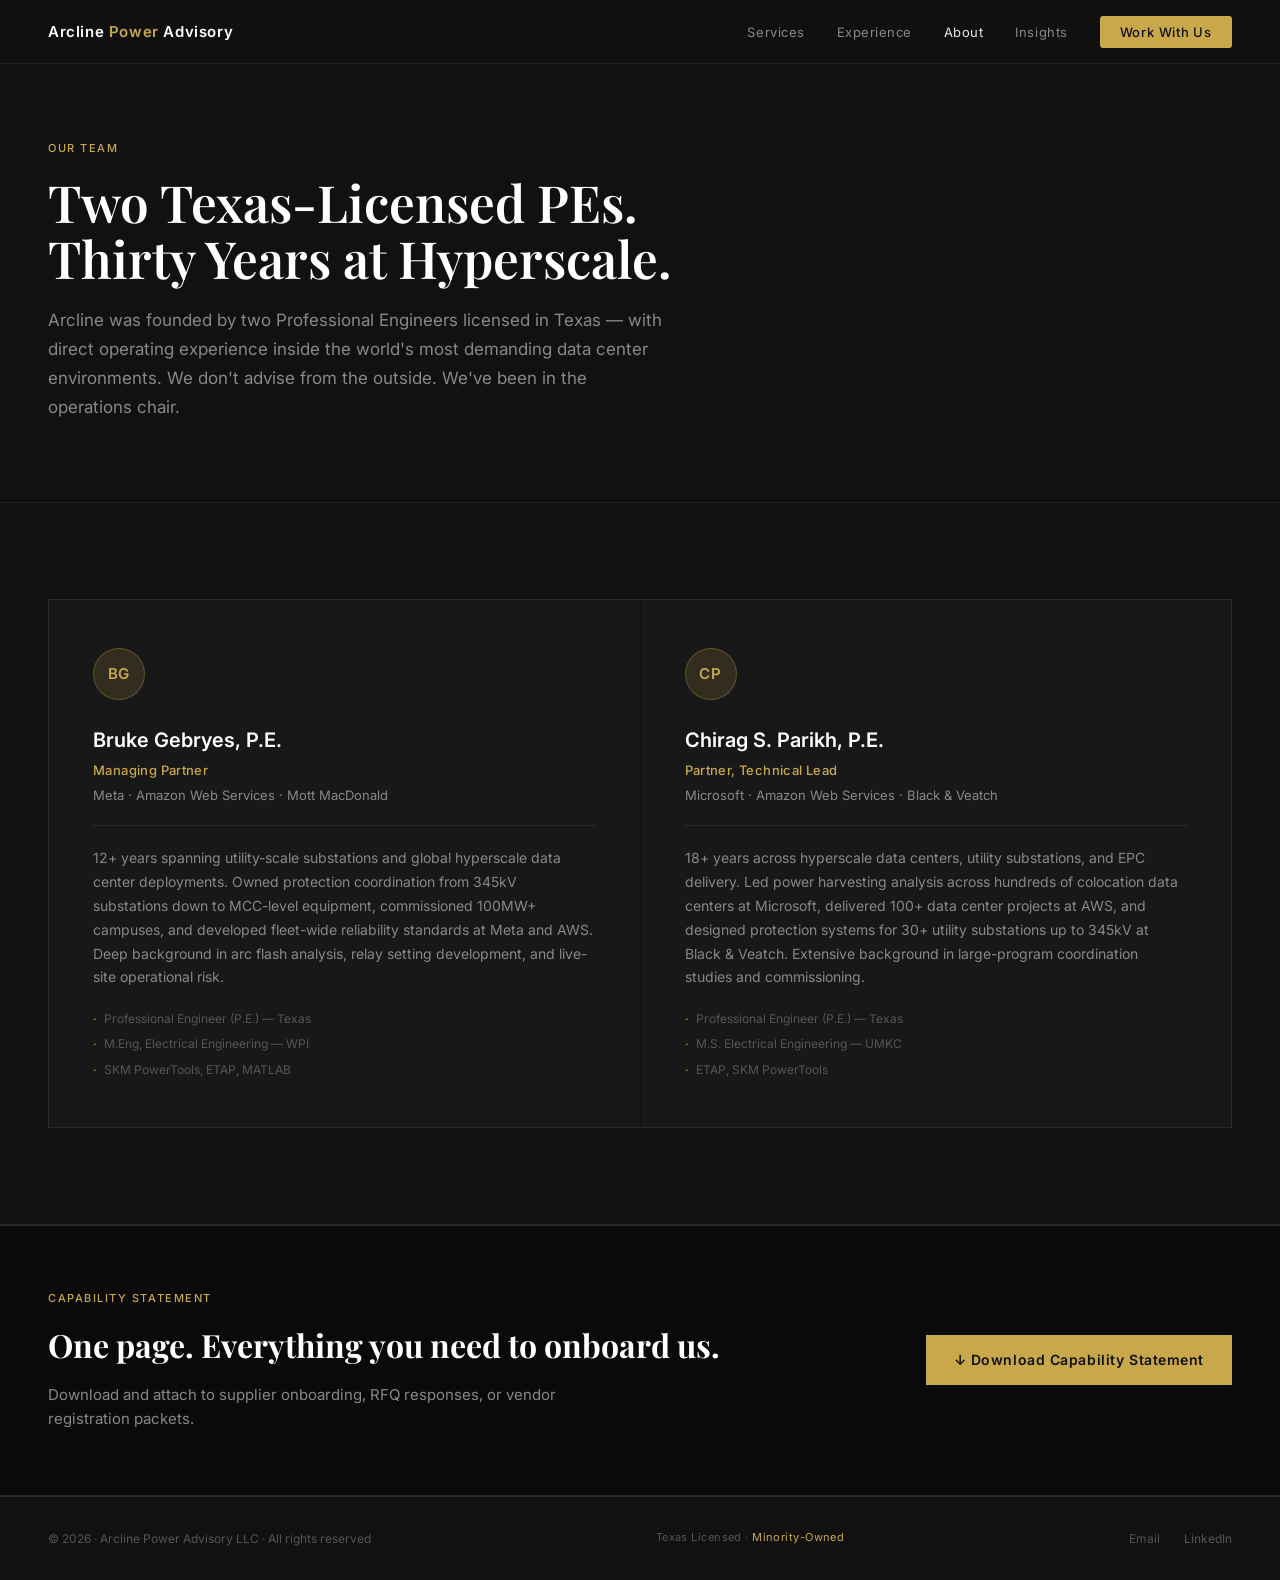
==== about.html @ 62464ef7 "Add files via upload" ====
<!DOCTYPE html>
<html lang="en">
<head>
  <meta charset="UTF-8" />
  <meta name="viewport" content="width=device-width, initial-scale=1.0" />
  <title>About — Arcline Power Advisory</title>
  <meta name="description" content="Two Texas-licensed PEs with 30+ years at Meta, AWS, Microsoft, and Black & Veatch. Arcline Power Advisory brings hyperscale operating experience to every engagement." />
  <link rel="preconnect" href="https://fonts.googleapis.com" />
  <link rel="preconnect" href="https://fonts.gstatic.com" crossorigin />
  <link href="https://fonts.googleapis.com/css2?family=Inter:wght@300;400;500;600&family=Playfair+Display:ital,wght@0,600;1,500&display=swap" rel="stylesheet" />
  <style>
    *, *::before, *::after { box-sizing: border-box; margin: 0; padding: 0; }
    :root {
      --bg: #111111; --bg-card: #181818; --bg-card2: #1e1e1e;
      --border: #2a2a2a; --border-subtle: #222222;
      --gold: #c9a84c; --gold-light: #dfc278; --gold-dim: rgba(201,168,76,0.15);
      --text: #e8e8e8; --text-muted: #888; --text-dim: #555; --white: #ffffff;
    }
    html { scroll-behavior: smooth; font-size: 16px; }
    body { font-family: 'Inter', sans-serif; background: var(--bg); color: var(--text); line-height: 1.6; -webkit-font-smoothing: antialiased; }
    nav { position: fixed; top: 0; left: 0; right: 0; z-index: 100; display: flex; align-items: center; justify-content: space-between; padding: 0 48px; height: 64px; background: rgba(17,17,17,0.92); backdrop-filter: blur(12px); border-bottom: 1px solid var(--border-subtle); }
    .nav-logo { font-family: 'Inter', sans-serif; font-weight: 600; font-size: 15px; letter-spacing: 0.04em; color: var(--white); text-decoration: none; }
    .nav-logo span { color: var(--gold); }
    .nav-links { display: flex; align-items: center; gap: 32px; list-style: none; }
    .nav-links a { font-size: 13px; font-weight: 400; letter-spacing: 0.04em; color: var(--text-muted); text-decoration: none; transition: color 0.2s; }
    .nav-links a:hover, .nav-links a.nav-active { color: var(--text); }
    .nav-cta { font-size: 13px !important; font-weight: 500 !important; letter-spacing: 0.06em !important; color: var(--bg) !important; background: var(--gold); padding: 8px 20px; border-radius: 3px; text-decoration: none; transition: background 0.2s; }
    .nav-cta:hover { background: var(--gold-light) !important; color: var(--bg) !important; }
    .page-header { padding: 140px 48px 80px; border-bottom: 1px solid var(--border-subtle); }
    .page-eyebrow { font-size: 11px; font-weight: 500; letter-spacing: 0.14em; text-transform: uppercase; color: var(--gold); margin-bottom: 16px; }
    .page-headline { font-family: 'Playfair Display', serif; font-size: clamp(36px, 4vw, 56px); font-weight: 600; color: var(--white); line-height: 1.1; margin-bottom: 20px; max-width: 700px; }
    .page-sub { font-size: 17px; color: var(--text-muted); max-width: 620px; line-height: 1.7; }
    section { padding: 96px 48px; border-bottom: 1px solid var(--border-subtle); }
    .section-eyebrow { font-size: 11px; font-weight: 500; letter-spacing: 0.14em; text-transform: uppercase; color: var(--gold); margin-bottom: 16px; }
    .section-headline { font-family: 'Playfair Display', serif; font-size: clamp(28px, 3vw, 44px); font-weight: 600; color: var(--white); line-height: 1.15; margin-bottom: 20px; max-width: 640px; }
    .section-sub { font-size: 16px; color: var(--text-muted); max-width: 580px; line-height: 1.7; margin-bottom: 56px; }
    .team-grid { display: grid; grid-template-columns: 1fr 1fr; gap: 1px; border: 1px solid var(--border); }
    .team-card { background: var(--bg-card); padding: 48px 44px; }
    .team-avatar { width: 52px; height: 52px; border-radius: 50%; background: var(--gold-dim); border: 1px solid rgba(201,168,76,0.3); display: flex; align-items: center; justify-content: center; font-size: 15px; font-weight: 600; color: var(--gold); letter-spacing: 0.04em; margin-bottom: 24px; }
    .team-name { font-size: 20px; font-weight: 600; color: var(--white); margin-bottom: 4px; }
    .team-role { font-size: 13px; color: var(--gold); font-weight: 500; margin-bottom: 4px; letter-spacing: 0.03em; }
    .team-employers { font-size: 13px; color: var(--text-muted); margin-bottom: 20px; }
    .team-bio { font-size: 14px; color: var(--text-muted); line-height: 1.7; margin-bottom: 20px; padding-top: 20px; border-top: 1px solid var(--border); }
    .team-creds { display: flex; flex-direction: column; gap: 6px; }
    .team-cred { font-size: 12px; color: var(--text-dim); display: flex; align-items: center; gap: 8px; }
    .team-cred::before { content: '·'; color: var(--gold); }
    .cap-strip { background: #0a0a0a; border-top: 1px solid #2a2a2a; border-bottom: 1px solid #2a2a2a; padding: 64px 48px; display: flex; align-items: center; justify-content: space-between; gap: 40px; flex-wrap: wrap; }
    .cap-strip .section-eyebrow { margin-bottom: 12px; }
    .cap-strip h2 { font-family: 'Playfair Display', serif; font-size: clamp(1.5rem, 3vw, 2rem); color: var(--white); margin-bottom: 12px; }
    .cap-strip p { color: var(--text-muted); font-size: 15px; max-width: 540px; }
    .cap-btn { display: inline-flex; align-items: center; gap: 10px; background: var(--gold); color: #111; font-weight: 600; font-size: 14px; letter-spacing: 0.04em; padding: 14px 28px; text-decoration: none; white-space: nowrap; flex-shrink: 0; }
    .cap-btn:hover { background: var(--gold-light); }
    footer { padding: 32px 48px; display: flex; align-items: center; justify-content: space-between; border-top: 1px solid var(--border); }
    .footer-copy { font-size: 12px; color: var(--text-dim); }
    .footer-links { display: flex; gap: 24px; }
    .footer-links a { font-size: 12px; color: var(--text-dim); text-decoration: none; transition: color 0.2s; }
    .footer-links a:hover { color: var(--gold); }
    .footer-badge { font-size: 11px; color: var(--text-dim); letter-spacing: 0.04em; }
    .footer-badge span { color: var(--gold); }
    @media (max-width: 900px) {
      nav { padding: 0 24px; } .nav-links { display: none; }
      .page-header { padding: 100px 24px 60px; } section { padding: 64px 24px; }
      .team-grid { grid-template-columns: 1fr; }
      .cap-strip { flex-direction: column; padding: 48px 24px; }
      footer { flex-direction: column; gap: 16px; text-align: center; }
    }
  </style>
</head>
<body>

<nav>
  <a href="/" class="nav-logo">Arcline <span>Power</span> Advisory</a>
  <ul class="nav-links">
    <li><a href="/services.html">Services</a></li>
    <li><a href="/experience.html">Experience</a></li>
    <li><a href="/about.html" class="nav-active">About</a></li>
    <li><a href="/insights.html">Insights</a></li>
    <li><a href="/contact.html" class="nav-cta">Work With Us</a></li>
  </ul>
</nav>

<div class="page-header">
  <div class="page-eyebrow">Our Team</div>
  <h1 class="page-headline">Two Texas-Licensed PEs.<br />Thirty Years at Hyperscale.</h1>
  <p class="page-sub">Arcline was founded by two Professional Engineers licensed in Texas — with direct operating experience inside the world's most demanding data center environments. We don't advise from the outside. We've been in the operations chair.</p>
</div>

<section id="team">
  <div class="team-grid">
    <div class="team-card">
      <div class="team-avatar">BG</div>
      <div class="team-name">Bruke Gebryes, P.E.</div>
      <div class="team-role">Managing Partner</div>
      <div class="team-employers">Meta · Amazon Web Services · Mott MacDonald</div>
      <p class="team-bio">12+ years spanning utility-scale substations and global hyperscale data center deployments. Owned protection coordination from 345kV substations down to MCC-level equipment, commissioned 100MW+ campuses, and developed fleet-wide reliability standards at Meta and AWS. Deep background in arc flash analysis, relay setting development, and live-site operational risk.</p>
      <div class="team-creds">
        <div class="team-cred">Professional Engineer (P.E.) — Texas</div>
        <div class="team-cred">M.Eng, Electrical Engineering — WPI</div>
        <div class="team-cred">SKM PowerTools, ETAP, MATLAB</div>
      </div>
    </div>
    <div class="team-card">
      <div class="team-avatar">CP</div>
      <div class="team-name">Chirag S. Parikh, P.E.</div>
      <div class="team-role">Partner, Technical Lead</div>
      <div class="team-employers">Microsoft · Amazon Web Services · Black &amp; Veatch</div>
      <p class="team-bio">18+ years across hyperscale data centers, utility substations, and EPC delivery. Led power harvesting analysis across hundreds of colocation data centers at Microsoft, delivered 100+ data center projects at AWS, and designed protection systems for 30+ utility substations up to 345kV at Black &amp; Veatch. Extensive background in large-program coordination studies and commissioning.</p>
      <div class="team-creds">
        <div class="team-cred">Professional Engineer (P.E.) — Texas</div>
        <div class="team-cred">M.S. Electrical Engineering — UMKC</div>
        <div class="team-cred">ETAP, SKM PowerTools</div>
      </div>
    </div>
  </div>
</section>

<div class="cap-strip">
  <div>
    <div class="section-eyebrow">Capability Statement</div>
    <h2>One page. Everything you need to onboard us.</h2>
    <p>Download and attach to supplier onboarding, RFQ responses, or vendor registration packets.</p>
  </div>
  <a href="/Arcline_Power_Advisory_Capability_Statement.pdf" download class="cap-btn">↓ Download Capability Statement</a>
</div>

<footer>
  <div class="footer-copy">© 2026 · Arcline Power Advisory LLC · All rights reserved</div>
  <div class="footer-badge">Texas Licensed · <span>Minority-Owned</span></div>
  <div class="footer-links">
    <a href="mailto:bruke@arclinepoweradvisory.com">Email</a>
    <a href="https://linkedin.com">LinkedIn</a>
  </div>
</footer>

</body>
</html>
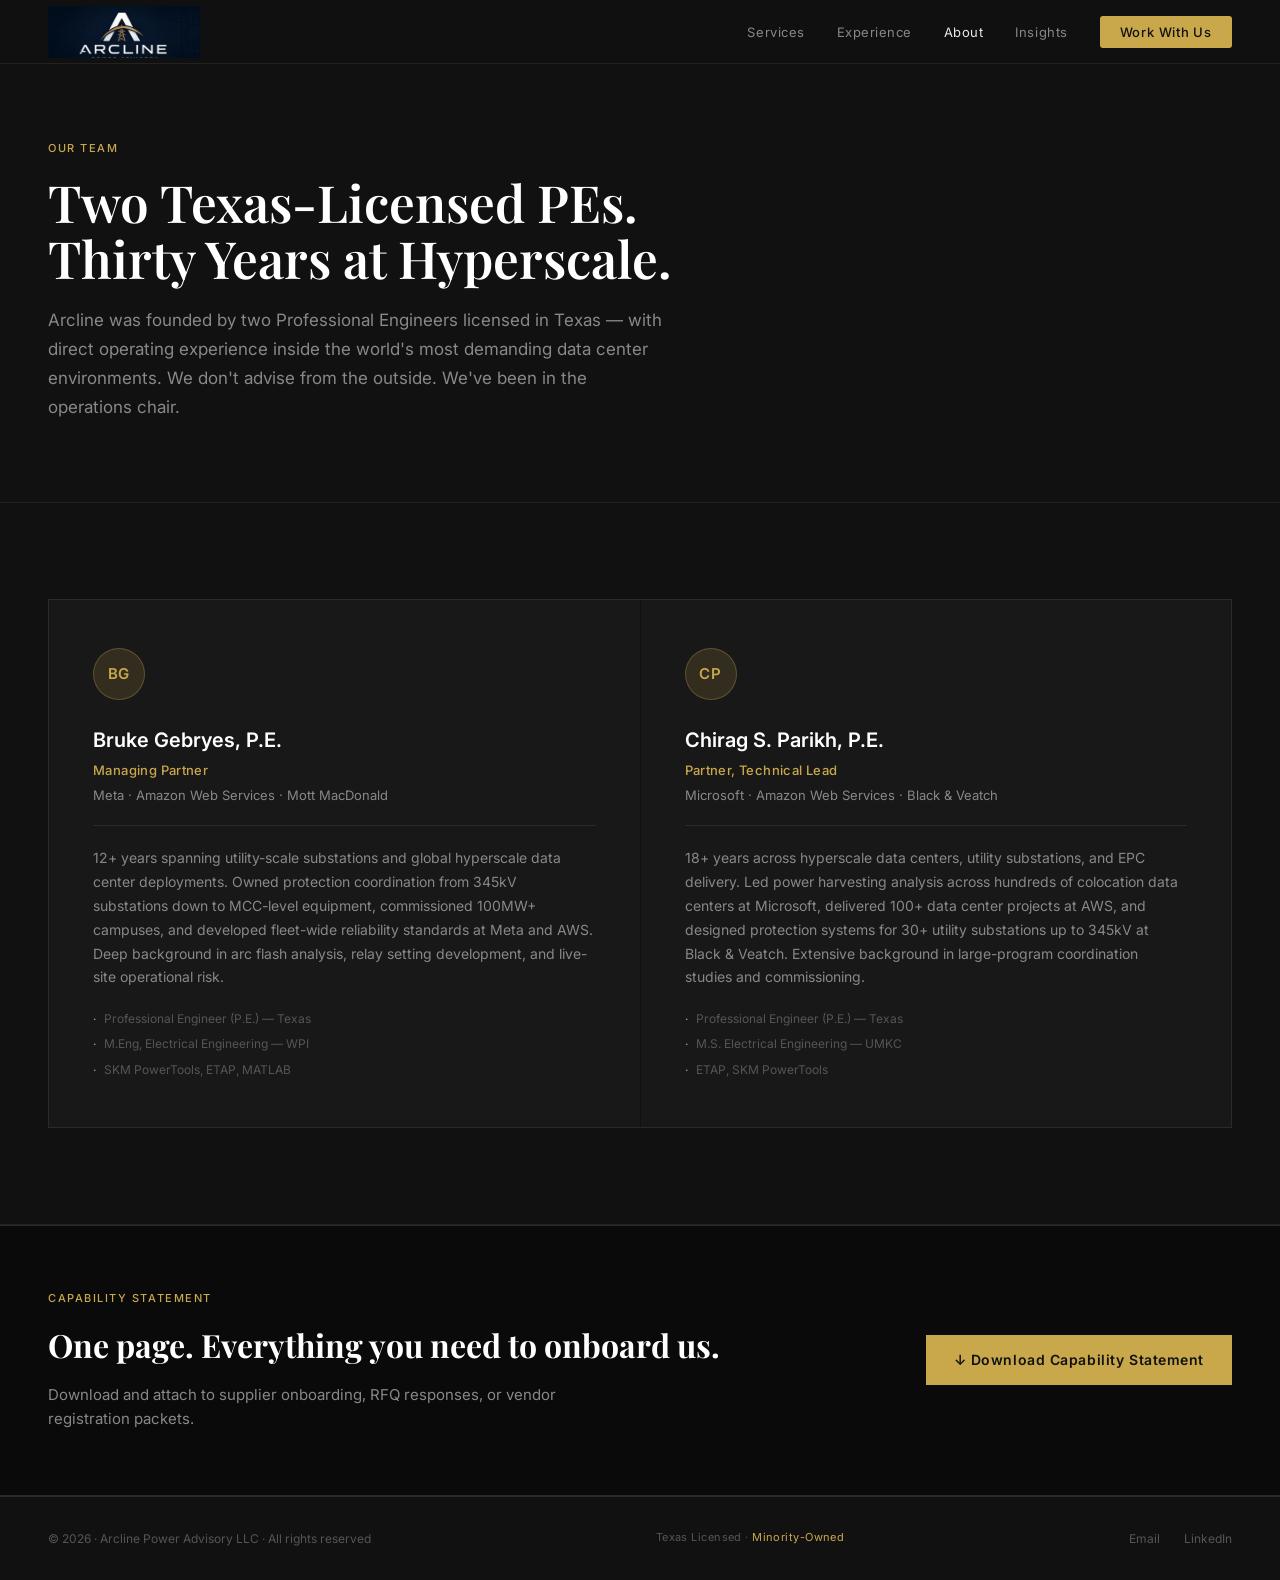
==== commit 7f1eb7fa: "Add files via upload" ====
--- a/about.html
+++ b/about.html
@@ -19,7 +19,7 @@
     html { scroll-behavior: smooth; font-size: 16px; }
     body { font-family: 'Inter', sans-serif; background: var(--bg); color: var(--text); line-height: 1.6; -webkit-font-smoothing: antialiased; }
     nav { position: fixed; top: 0; left: 0; right: 0; z-index: 100; display: flex; align-items: center; justify-content: space-between; padding: 0 48px; height: 64px; background: rgba(17,17,17,0.92); backdrop-filter: blur(12px); border-bottom: 1px solid var(--border-subtle); }
-    .nav-logo { font-family: 'Inter', sans-serif; font-weight: 600; font-size: 15px; letter-spacing: 0.04em; color: var(--white); text-decoration: none; }
+    .nav-logo { display: flex; align-items: center; text-decoration: none; }
     .nav-logo span { color: var(--gold); }
     .nav-links { display: flex; align-items: center; gap: 32px; list-style: none; }
     .nav-links a { font-size: 13px; font-weight: 400; letter-spacing: 0.04em; color: var(--text-muted); text-decoration: none; transition: color 0.2s; }
@@ -64,20 +64,44 @@
       .cap-strip { flex-direction: column; padding: 48px 24px; }
       footer { flex-direction: column; gap: 16px; text-align: center; }
     }
+  
+    .nav-hamburger { display: none; flex-direction: column; gap: 5px; background: none; border: none; cursor: pointer; padding: 4px; z-index: 101; }
+    .nav-hamburger span { display: block; width: 22px; height: 2px; background: var(--text); border-radius: 2px; transition: all 0.3s; }
+    .nav-hamburger.open span:nth-child(1) { transform: translateY(7px) rotate(45deg); }
+    .nav-hamburger.open span:nth-child(2) { opacity: 0; }
+    .nav-hamburger.open span:nth-child(3) { transform: translateY(-7px) rotate(-45deg); }
+    .nav-mobile { display: none; position: fixed; top: 64px; left: 0; right: 0; background: rgba(17,17,17,0.98); backdrop-filter: blur(12px); border-bottom: 1px solid var(--border); z-index: 99; padding: 24px 28px; }
+    .nav-mobile ul { list-style: none; display: flex; flex-direction: column; gap: 0; }
+    .nav-mobile ul li a { display: block; font-size: 16px; color: var(--text-muted); text-decoration: none; padding: 14px 0; border-bottom: 1px solid var(--border-subtle); letter-spacing: 0.04em; transition: color 0.2s; }
+    .nav-mobile ul li:last-child a { border-bottom: none; }
+    .nav-mobile ul li a:hover { color: var(--text); }
+    .nav-mobile-cta { color: var(--gold) !important; font-weight: 500 !important; }
+    .nav-mobile.open { display: block; }
+    @media (max-width: 900px) { .nav-hamburger { display: flex; } }
   </style>
 </head>
 <body>
 
 <nav>
-  <a href="/" class="nav-logo">Arcline <span>Power</span> Advisory</a>
+  <a href="index.html" class="nav-logo"><img src="arcline-logo-chatgpt.png" alt="Arcline Power Advisory" style="height:52px;display:block;" /></a>
   <ul class="nav-links">
-    <li><a href="/services.html">Services</a></li>
-    <li><a href="/experience.html">Experience</a></li>
-    <li><a href="/about.html" class="nav-active">About</a></li>
-    <li><a href="/insights.html">Insights</a></li>
-    <li><a href="/contact.html" class="nav-cta">Work With Us</a></li>
+    <li><a href="services.html">Services</a></li>
+    <li><a href="experience.html">Experience</a></li>
+    <li><a href="about.html" class="nav-active">About</a></li>
+    <li><a href="insights.html">Insights</a></li>
+    <li><a href="contact.html" class="nav-cta">Work With Us</a></li>
   </ul>
+  <button class="nav-hamburger" id="hamburger" aria-label="Open menu"><span></span><span></span><span></span></button>
 </nav>
+<div class="nav-mobile" id="nav-mobile">
+  <ul>
+    <li><a href="services.html">Services</a></li>
+    <li><a href="experience.html">Experience</a></li>
+    <li><a href="about.html">About</a></li>
+    <li><a href="insights.html">Insights</a></li>
+    <li><a href="contact.html" class="nav-mobile-cta">Work With Us</a></li>
+  </ul>
+</div>
 
 <div class="page-header">
   <div class="page-eyebrow">Our Team</div>
@@ -132,5 +156,19 @@
   </div>
 </footer>
 
+<script>
+  const hamburger = document.getElementById('hamburger');
+  const navMobile = document.getElementById('nav-mobile');
+  hamburger.addEventListener('click', () => {
+    hamburger.classList.toggle('open');
+    navMobile.classList.toggle('open');
+  });
+  navMobile.querySelectorAll('a').forEach(a => {
+    a.addEventListener('click', () => {
+      hamburger.classList.remove('open');
+      navMobile.classList.remove('open');
+    });
+  });
+</script>
 </body>
 </html>
